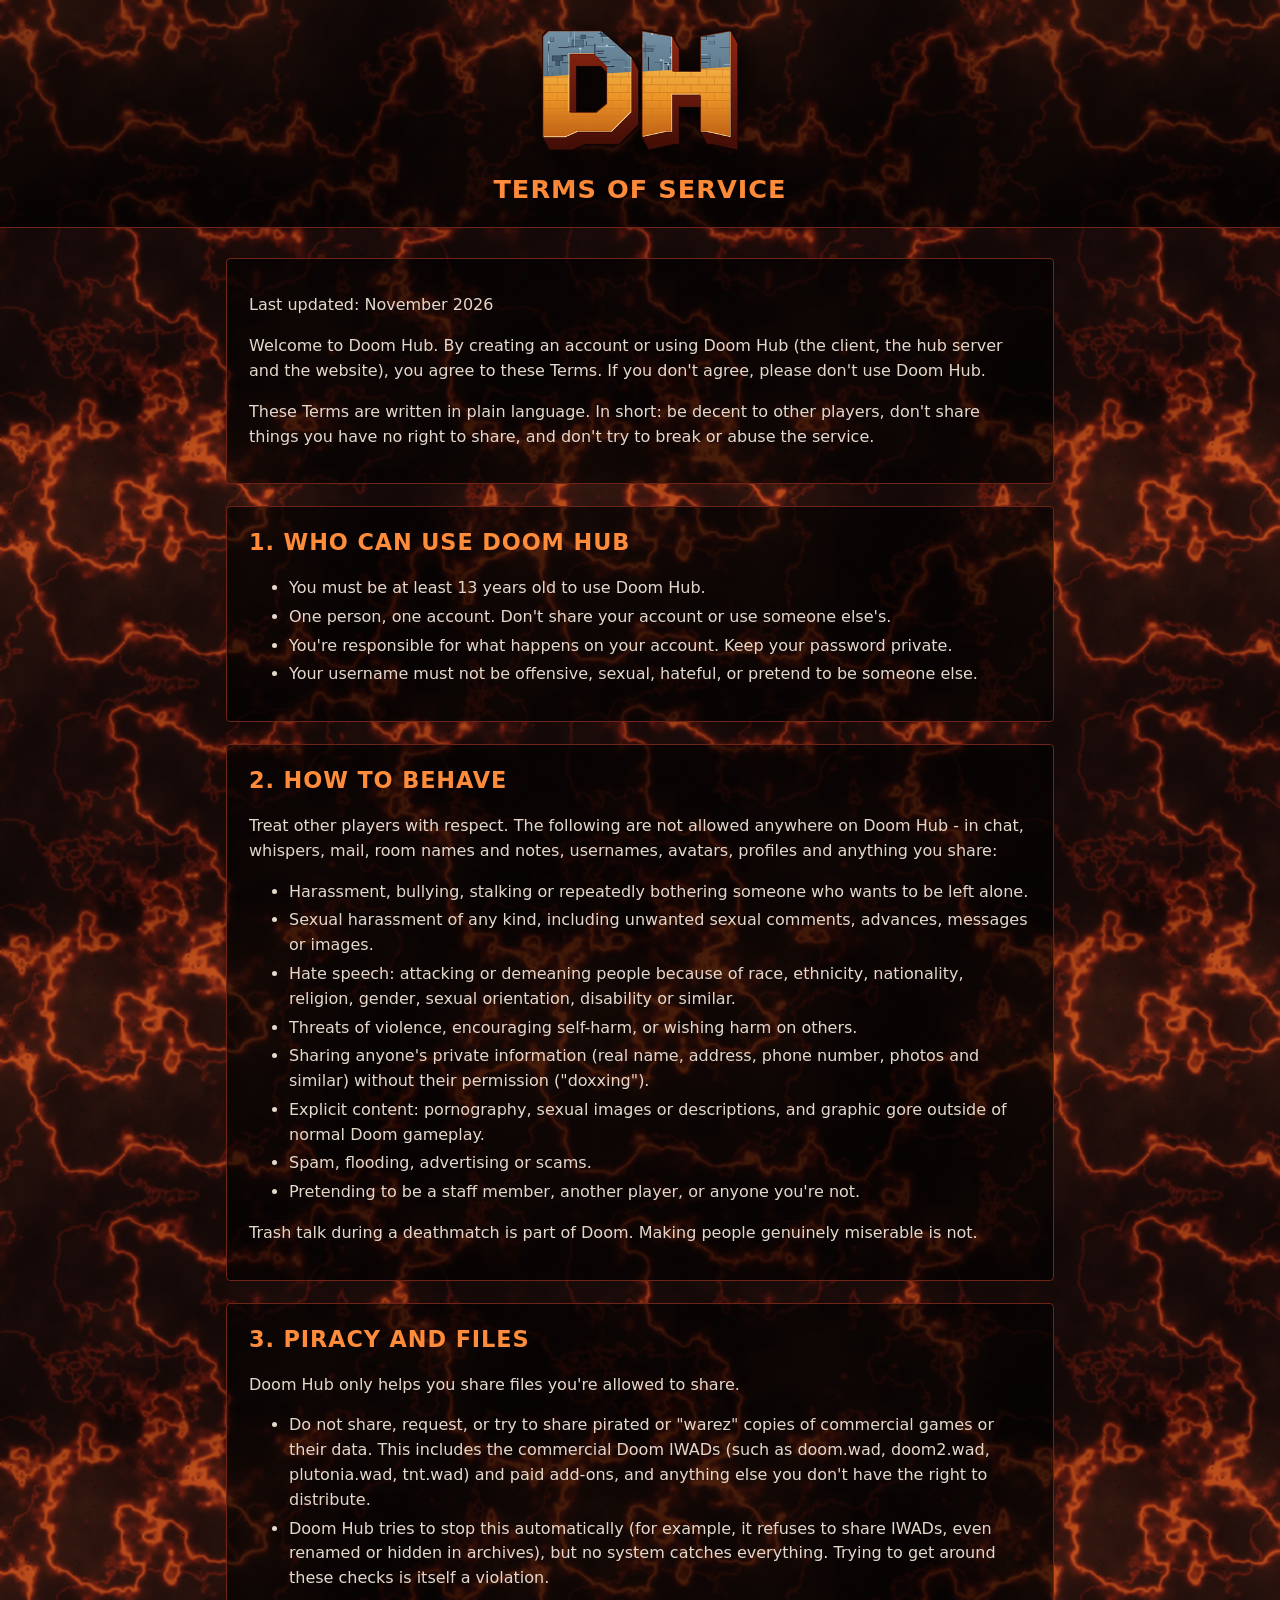
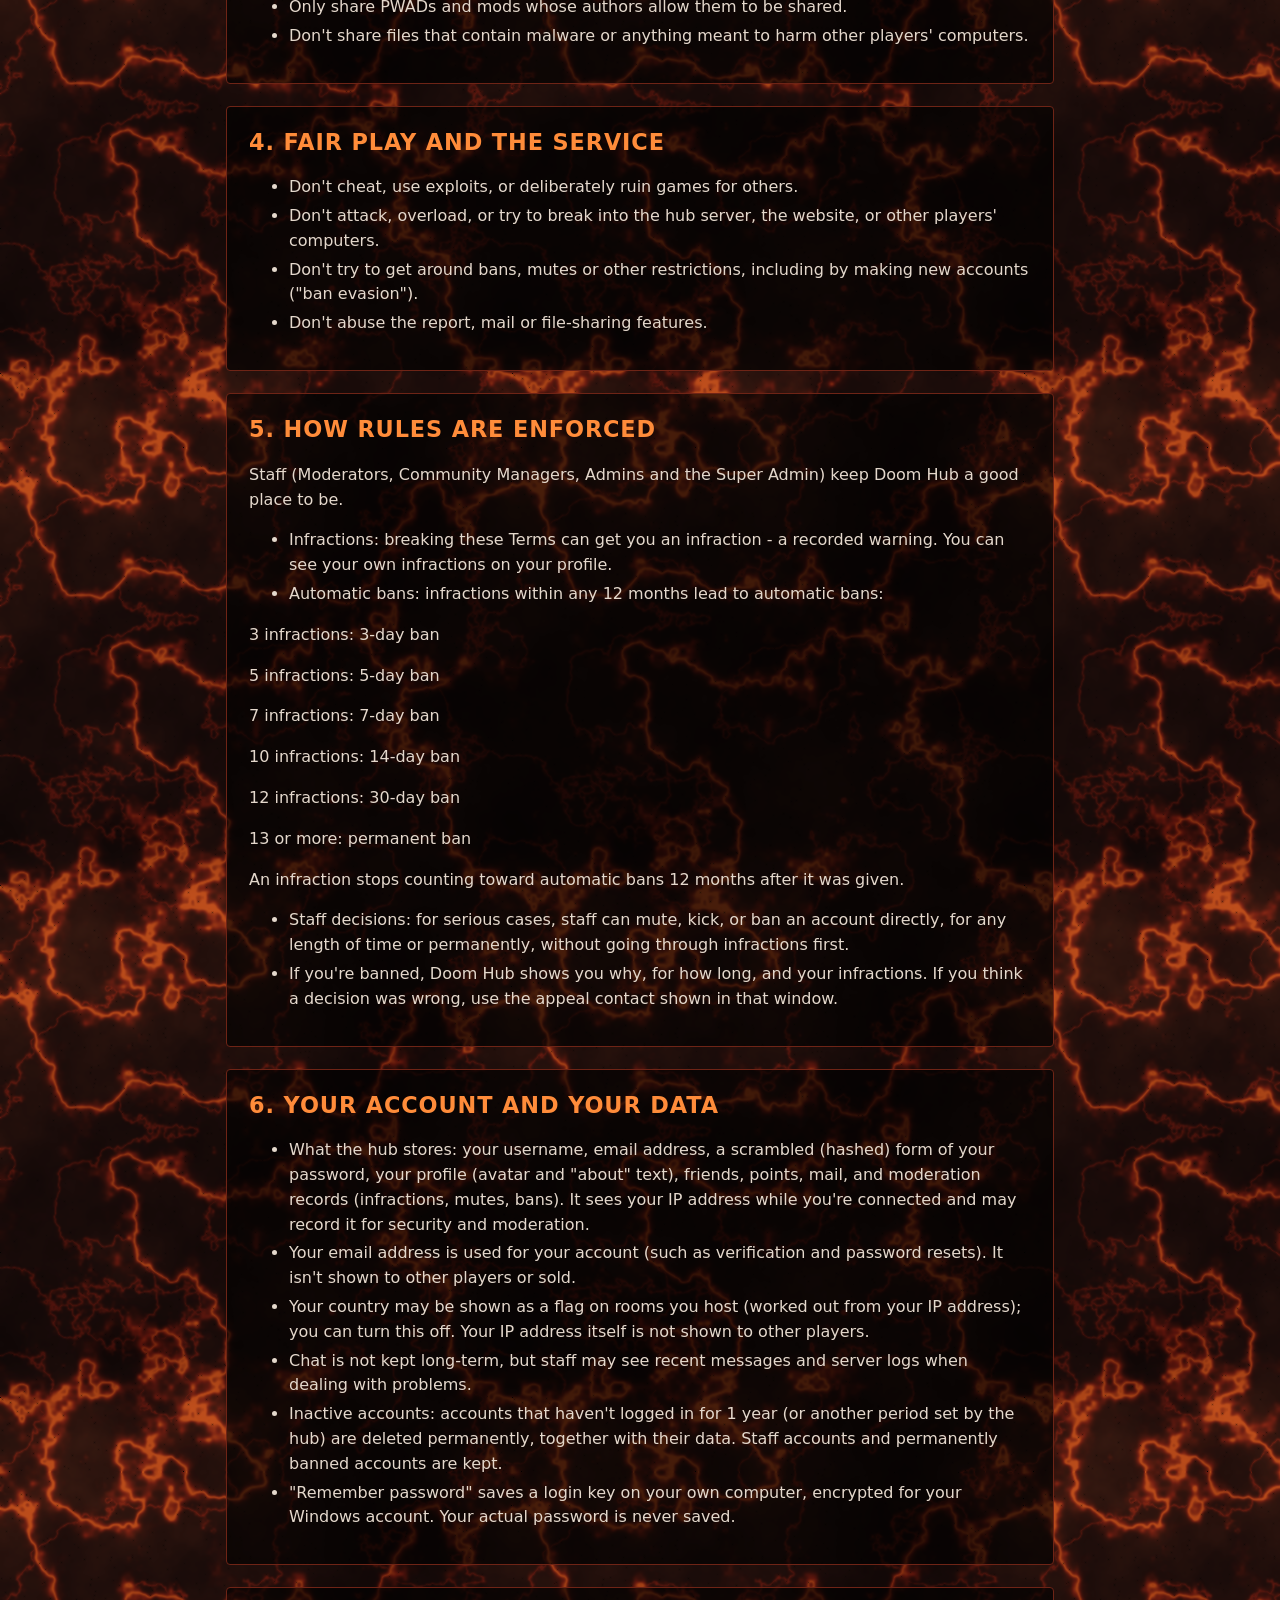
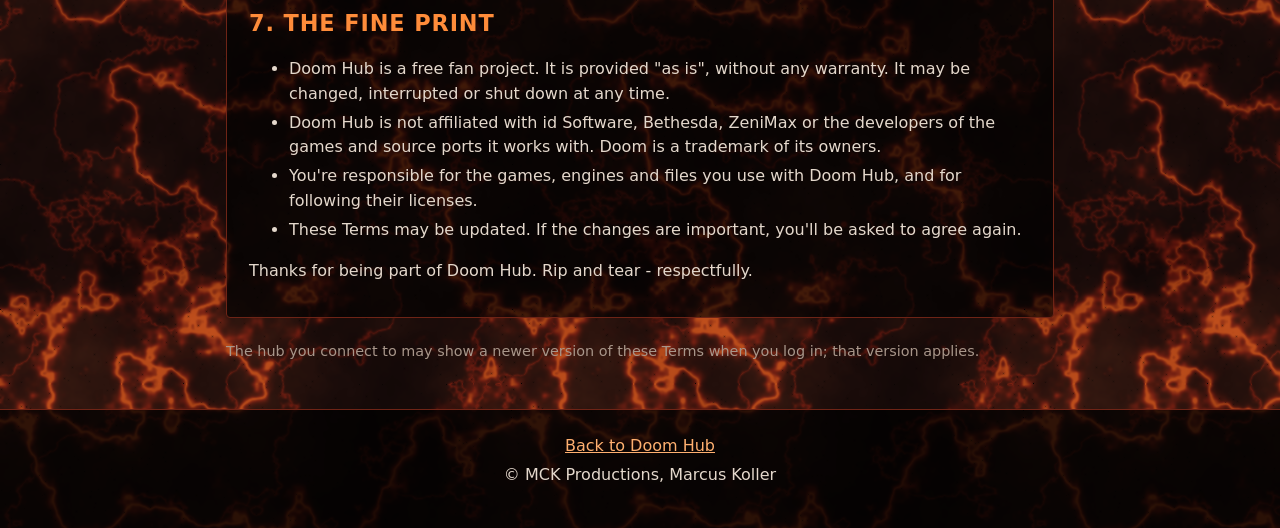
==== site/terms.html @ d1f76f55 "Add Terms of Service page and rules FAQ" ====
<!doctype html>
<html lang="en">
<head>
<meta charset="utf-8">
<meta name="viewport" content="width=device-width, initial-scale=1">
<title>Terms of Service - Doom Hub</title>
<meta name="description" content="The rules for using Doom Hub: who can use it, how to behave, sharing files, infractions and bans.">
<link rel="icon" type="image/png" href="img/icon.png">
<link rel="stylesheet" href="style.css">
</head>
<body>
<header class="hero small-hero">
  <a href="index.html"><img class="logo" src="img/logo.png" alt="Doom Hub"></a>
  <h1>Terms of Service</h1>
</header>
<main class="terms">
<section>
<p>Last updated: November 2026</p>
<p>Welcome to Doom Hub. By creating an account or using Doom Hub (the client, the hub server and the website), you agree to these Terms. If you don&#x27;t agree, please don&#x27;t use Doom Hub.</p>
<p>These Terms are written in plain language. In short: be decent to other players, don&#x27;t share things you have no right to share, and don&#x27;t try to break or abuse the service.</p>
</section>
<section>
<h2>1. WHO CAN USE DOOM HUB</h2>
<ul>
<li>You must be at least 13 years old to use Doom Hub.</li>
<li>One person, one account. Don&#x27;t share your account or use someone else&#x27;s.</li>
<li>You&#x27;re responsible for what happens on your account. Keep your password private.</li>
<li>Your username must not be offensive, sexual, hateful, or pretend to be someone else.</li>
</ul>
</section>
<section>
<h2>2. HOW TO BEHAVE</h2>
<p>Treat other players with respect. The following are not allowed anywhere on Doom Hub - in chat, whispers, mail, room names and notes, usernames, avatars, profiles and anything you share:</p>
<ul>
<li>Harassment, bullying, stalking or repeatedly bothering someone who wants to be left alone.</li>
<li>Sexual harassment of any kind, including unwanted sexual comments, advances, messages or images.</li>
<li>Hate speech: attacking or demeaning people because of race, ethnicity, nationality, religion, gender, sexual orientation, disability or similar.</li>
<li>Threats of violence, encouraging self-harm, or wishing harm on others.</li>
<li>Sharing anyone&#x27;s private information (real name, address, phone number, photos and similar) without their permission (&quot;doxxing&quot;).</li>
<li>Explicit content: pornography, sexual images or descriptions, and graphic gore outside of normal Doom gameplay.</li>
<li>Spam, flooding, advertising or scams.</li>
<li>Pretending to be a staff member, another player, or anyone you&#x27;re not.</li>
</ul>
<p>Trash talk during a deathmatch is part of Doom. Making people genuinely miserable is not.</p>
</section>
<section>
<h2>3. PIRACY AND FILES</h2>
<p>Doom Hub only helps you share files you&#x27;re allowed to share.</p>
<ul>
<li>Do not share, request, or try to share pirated or &quot;warez&quot; copies of commercial games or their data. This includes the commercial Doom IWADs (such as doom.wad, doom2.wad, plutonia.wad, tnt.wad) and paid add-ons, and anything else you don&#x27;t have the right to distribute.</li>
<li>Doom Hub tries to stop this automatically (for example, it refuses to share IWADs, even renamed or hidden in archives), but no system catches everything. Trying to get around these checks is itself a violation.</li>
<li>Only share PWADs and mods whose authors allow them to be shared.</li>
<li>Don&#x27;t share files that contain malware or anything meant to harm other players&#x27; computers.</li>
</ul>
</section>
<section>
<h2>4. FAIR PLAY AND THE SERVICE</h2>
<ul>
<li>Don&#x27;t cheat, use exploits, or deliberately ruin games for others.</li>
<li>Don&#x27;t attack, overload, or try to break into the hub server, the website, or other players&#x27; computers.</li>
<li>Don&#x27;t try to get around bans, mutes or other restrictions, including by making new accounts (&quot;ban evasion&quot;).</li>
<li>Don&#x27;t abuse the report, mail or file-sharing features.</li>
</ul>
</section>
<section>
<h2>5. HOW RULES ARE ENFORCED</h2>
<p>Staff (Moderators, Community Managers, Admins and the Super Admin) keep Doom Hub a good place to be.</p>
<ul>
<li>Infractions: breaking these Terms can get you an infraction - a recorded warning. You can see your own infractions on your profile.</li>
<li>Automatic bans: infractions within any 12 months lead to automatic bans:</li>
</ul>
<p>3 infractions: 3-day ban</p>
<p>5 infractions: 5-day ban</p>
<p>7 infractions: 7-day ban</p>
<p>10 infractions: 14-day ban</p>
<p>12 infractions: 30-day ban</p>
<p>13 or more: permanent ban</p>
<p>An infraction stops counting toward automatic bans 12 months after it was given.</p>
<ul>
<li>Staff decisions: for serious cases, staff can mute, kick, or ban an account directly, for any length of time or permanently, without going through infractions first.</li>
<li>If you&#x27;re banned, Doom Hub shows you why, for how long, and your infractions. If you think a decision was wrong, use the appeal contact shown in that window.</li>
</ul>
</section>
<section>
<h2>6. YOUR ACCOUNT AND YOUR DATA</h2>
<ul>
<li>What the hub stores: your username, email address, a scrambled (hashed) form of your password, your profile (avatar and &quot;about&quot; text), friends, points, mail, and moderation records (infractions, mutes, bans). It sees your IP address while you&#x27;re connected and may record it for security and moderation.</li>
<li>Your email address is used for your account (such as verification and password resets). It isn&#x27;t shown to other players or sold.</li>
<li>Your country may be shown as a flag on rooms you host (worked out from your IP address); you can turn this off. Your IP address itself is not shown to other players.</li>
<li>Chat is not kept long-term, but staff may see recent messages and server logs when dealing with problems.</li>
<li>Inactive accounts: accounts that haven&#x27;t logged in for 1 year (or another period set by the hub) are deleted permanently, together with their data. Staff accounts and permanently banned accounts are kept.</li>
<li>&quot;Remember password&quot; saves a login key on your own computer, encrypted for your Windows account. Your actual password is never saved.</li>
</ul>
</section>
<section>
<h2>7. THE FINE PRINT</h2>
<ul>
<li>Doom Hub is a free fan project. It is provided &quot;as is&quot;, without any warranty. It may be changed, interrupted or shut down at any time.</li>
<li>Doom Hub is not affiliated with id Software, Bethesda, ZeniMax or the developers of the games and source ports it works with. Doom is a trademark of its owners.</li>
<li>You&#x27;re responsible for the games, engines and files you use with Doom Hub, and for following their licenses.</li>
<li>These Terms may be updated. If the changes are important, you&#x27;ll be asked to agree again.</li>
</ul>
<p>Thanks for being part of Doom Hub. Rip and tear - respectfully.</p>
</section>
<p class="small">The hub you connect to may show a newer version of these Terms when you log in; that version applies.</p>
</main>
<footer>
  <p><a href="index.html">Back to Doom Hub</a></p>
  <p>&copy; MCK Productions, Marcus Koller</p>
</footer>
</body>
</html>
---- site/style.css ----
:root {
  --bg: #120908;
  --panel: rgba(0, 0, 0, 0.62);
  --border: #6e2416;
  --text: #e4d8cc;
  --muted: #a8968a;
  --accent: #e0601e;
  --accent-hi: #ff8c3a;
  --link: #ffb070;
}
* { box-sizing: border-box; }
html { color-scheme: dark; }
body {
  margin: 0;
  background: var(--bg) url("img/tex_hellfire.png") repeat;
  background-size: 512px;
  color: var(--text);
  font: 16px/1.55 "Segoe UI", system-ui, -apple-system, Roboto, sans-serif;
}
a { color: var(--link); }
code { background: rgba(255, 255, 255, 0.08); padding: 0 4px; border-radius: 3px; }
.hero { text-align: center; padding: 56px 16px 36px; background: linear-gradient(rgba(0,0,0,0.25), rgba(0,0,0,0.7)); border-bottom: 1px solid var(--border); }
.logo { width: min(320px, 70vw); height: auto; image-rendering: auto; filter: drop-shadow(0 6px 18px rgba(0,0,0,0.8)); }
.tagline { font-size: 1.2rem; margin: 18px auto; max-width: 640px; }
.actions { display: flex; gap: 12px; justify-content: center; flex-wrap: wrap; }
.button { display: inline-block; padding: 12px 22px; border: 1px solid var(--border); background: rgba(70, 20, 12, 0.85); color: var(--text);
  text-decoration: none; font-weight: 600; border-radius: 3px; }
.button:hover { background: rgba(120, 34, 16, 0.95); }
.button.primary { background: linear-gradient(#c84a14, #8a2a0c); border-color: #f07a30; font-size: 1.1rem; }
.button.primary:hover { background: linear-gradient(#e05a1c, #a33410); }
.small { color: var(--muted); font-size: 0.9rem; }
.status { display: inline-flex; align-items: center; gap: 8px; margin-top: 8px; padding: 6px 14px; background: var(--panel);
  border: 1px solid var(--border); border-radius: 20px; font-size: 0.95rem; }
.status .dot { width: 12px; height: 12px; border-radius: 50%; background: #777; box-shadow: 0 0 6px currentColor; }
.status.online .dot { background: #3cd25a; color: #3cd25a; }
.status.maintenance .dot { background: #ff9c28; color: #ff9c28; }
.status.offline .dot { background: #e83a30; color: #e83a30; }
main { max-width: 1080px; margin: 0 auto; padding: 8px 16px 32px; }
section { background: var(--panel); border: 1px solid var(--border); padding: 18px 22px; margin: 22px 0; border-radius: 4px; }
h2 { margin: 0 0 14px; color: var(--accent-hi); font-size: 1.4rem; letter-spacing: 0.04em; text-transform: uppercase; }
h3 { margin: 0 0 4px; color: #ffd2b0; font-size: 1.05rem; }
.engines { display: grid; grid-template-columns: repeat(auto-fill, minmax(190px, 1fr)); gap: 10px; }
.engine { display: flex; align-items: center; gap: 10px; padding: 8px; background: rgba(255,255,255,0.03); border: 1px solid rgba(110,36,22,0.6); }
.badge { display: inline-grid; place-items: center; width: 32px; height: 32px; border-radius: 6px; color: #fff; font-weight: 700; font-size: 0.85rem; flex: none; }
.features { display: grid; grid-template-columns: repeat(auto-fill, minmax(240px, 1fr)); gap: 16px; }
.features p { margin: 0; color: #d4c6ba; }
.shots { display: grid; grid-template-columns: repeat(auto-fill, minmax(300px, 1fr)); gap: 14px; }
.shots figure { margin: 0; }
.shots img { width: 100%; height: auto; display: block; border: 1px solid var(--border); }
.shots figcaption { color: var(--muted); font-size: 0.9rem; margin-top: 4px; }
.steps li { margin: 6px 0; }
details { border-top: 1px solid rgba(110,36,22,0.5); padding: 8px 0; }
summary { cursor: pointer; font-weight: 600; }
footer { text-align: center; padding: 20px 16px 36px; background: rgba(0,0,0,0.75); border-top: 1px solid var(--border); }
footer p { margin: 4px 0; }
@media (max-width: 520px) {
  .hero { padding-top: 36px; }
  section { padding: 14px; }
}
.small-hero { padding: 28px 16px 18px; }
.small-hero .logo { width: min(200px, 50vw); }
.small-hero h1 { margin: 10px 0 0; color: var(--accent-hi); letter-spacing: 0.04em; text-transform: uppercase; font-size: 1.6rem; }
main.terms { max-width: 860px; }
main.terms li { margin: 4px 0; }
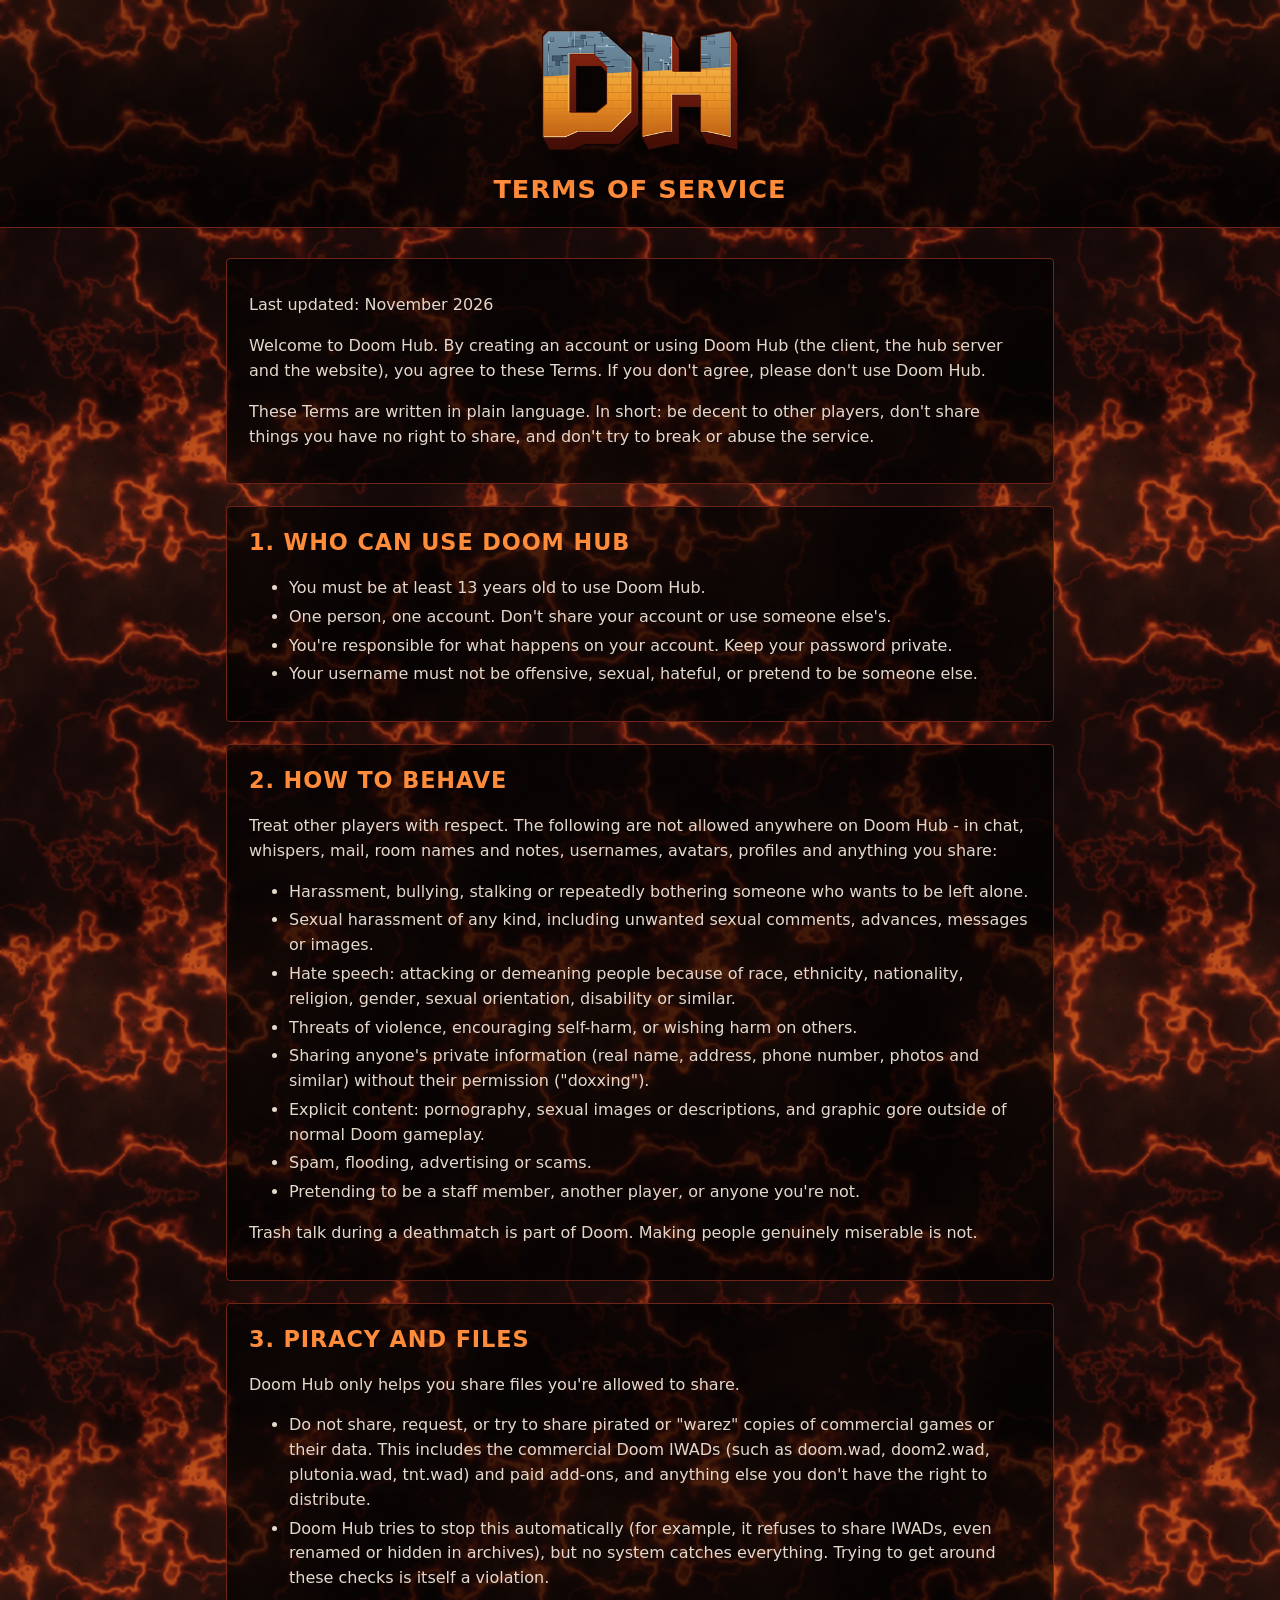
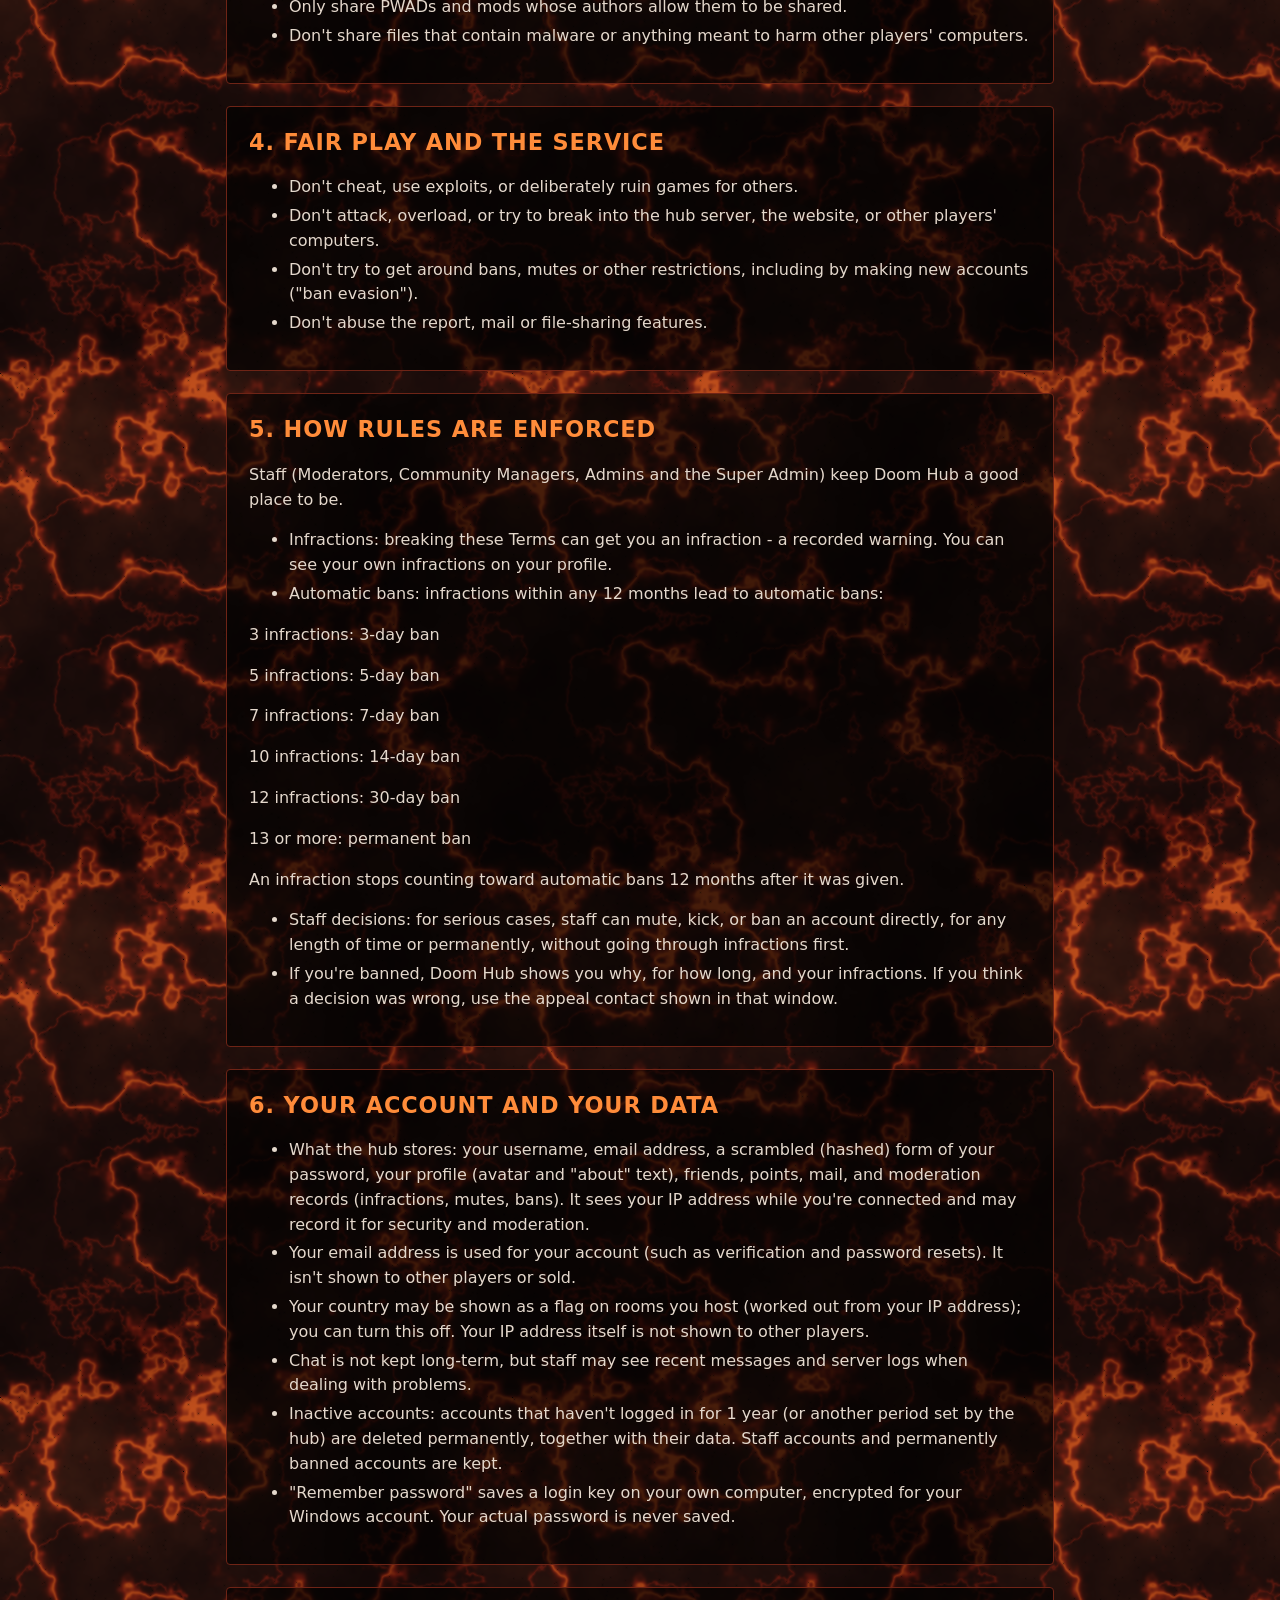
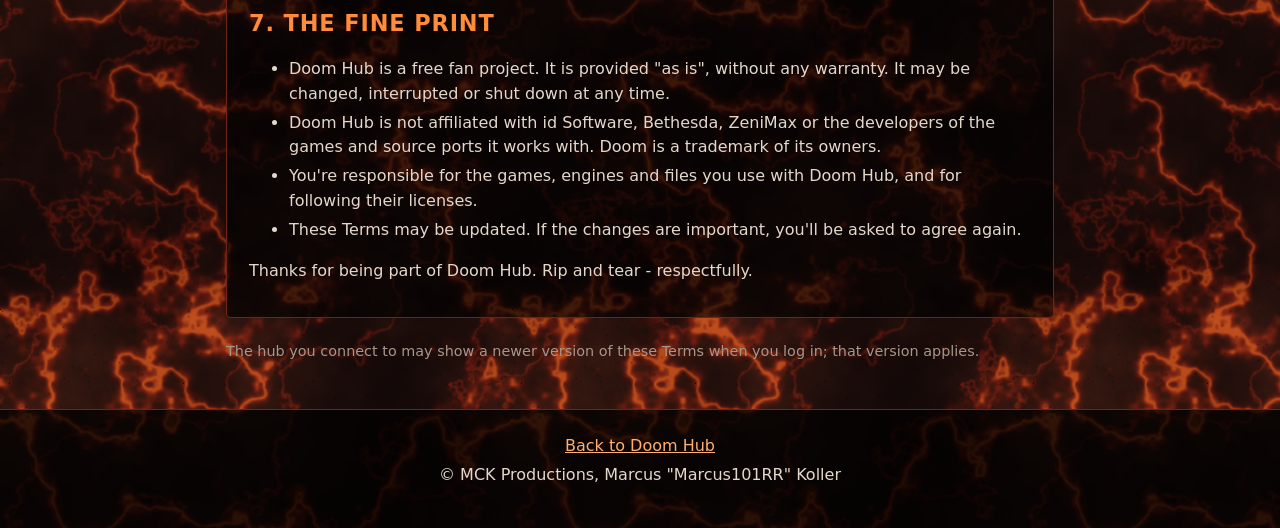
==== commit da269678: "Settings FAQ update, copyright name" ====
--- a/site/terms.html
+++ b/site/terms.html
@@ -106,7 +106,7 @@
 </main>
 <footer>
   <p><a href="index.html">Back to Doom Hub</a></p>
-  <p>&copy; MCK Productions, Marcus Koller</p>
+  <p>&copy; MCK Productions, Marcus "Marcus101RR" Koller</p>
 </footer>
 </body>
 </html>
